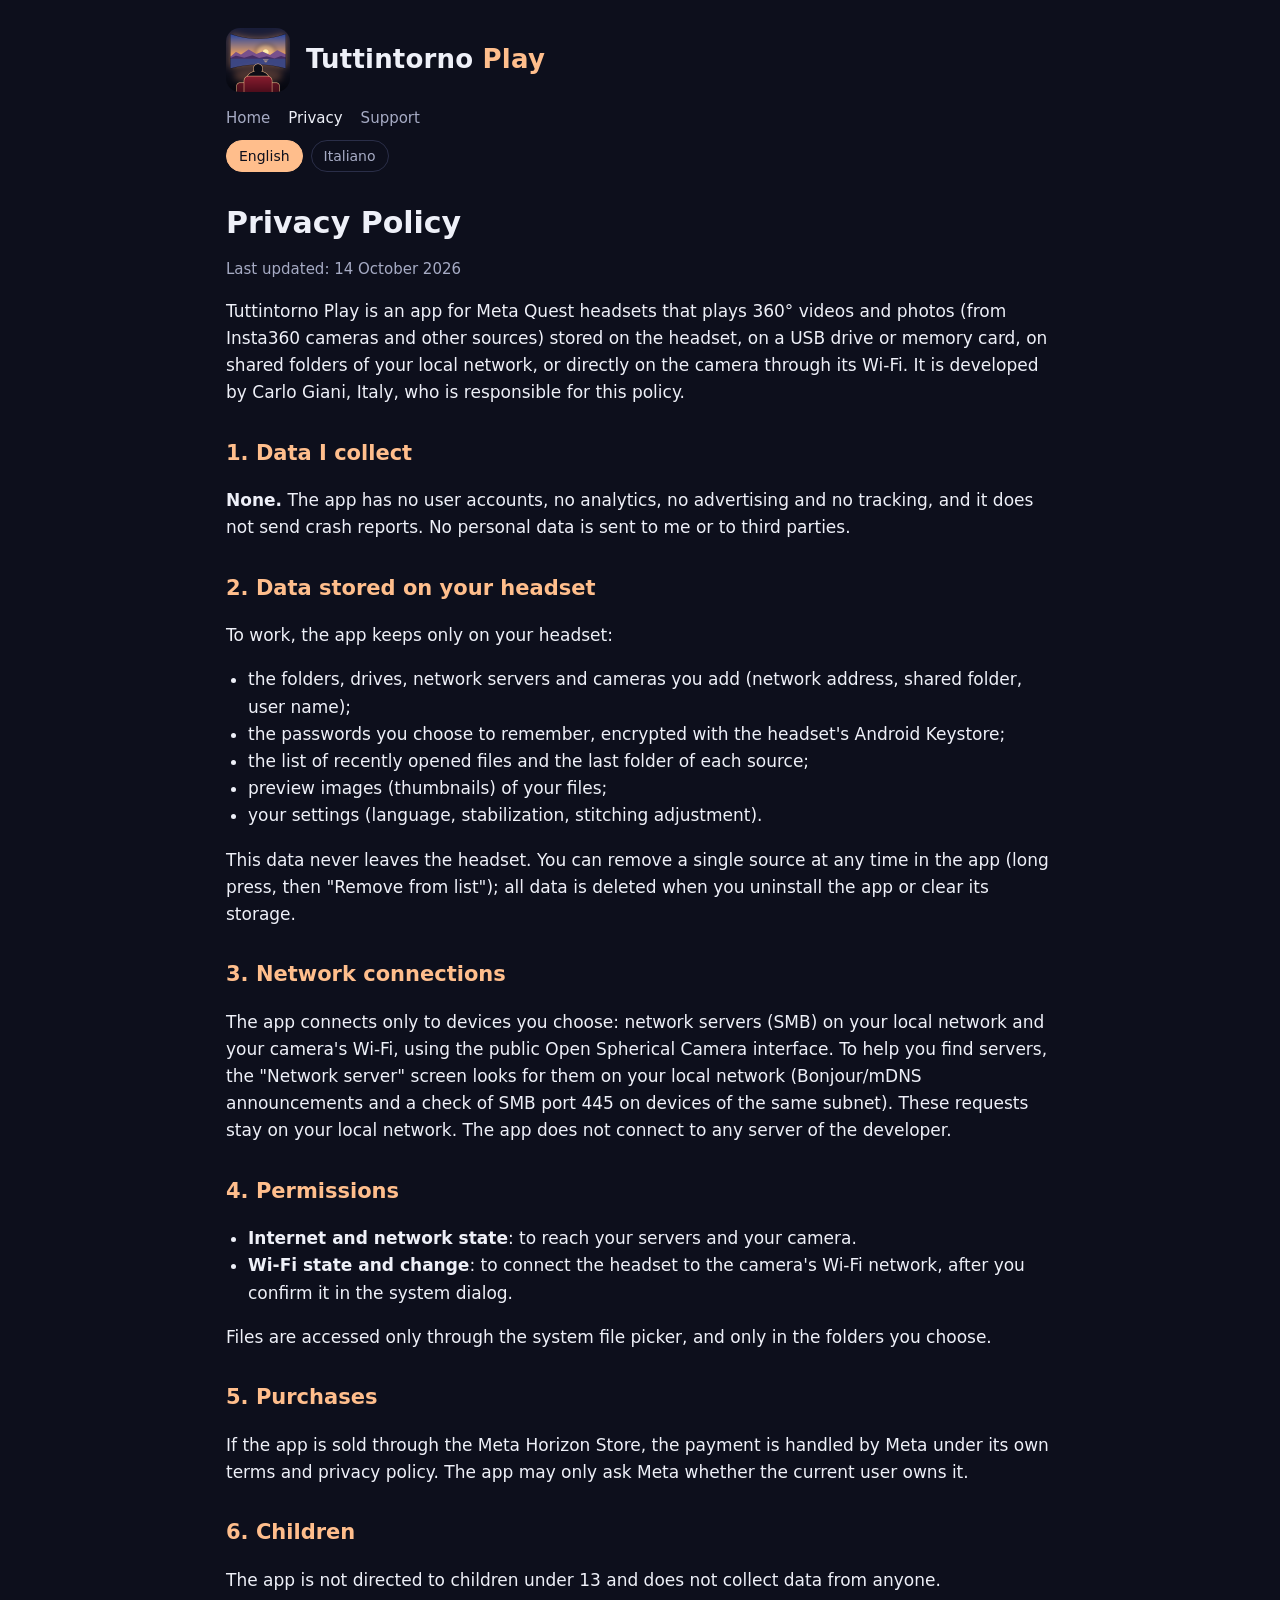
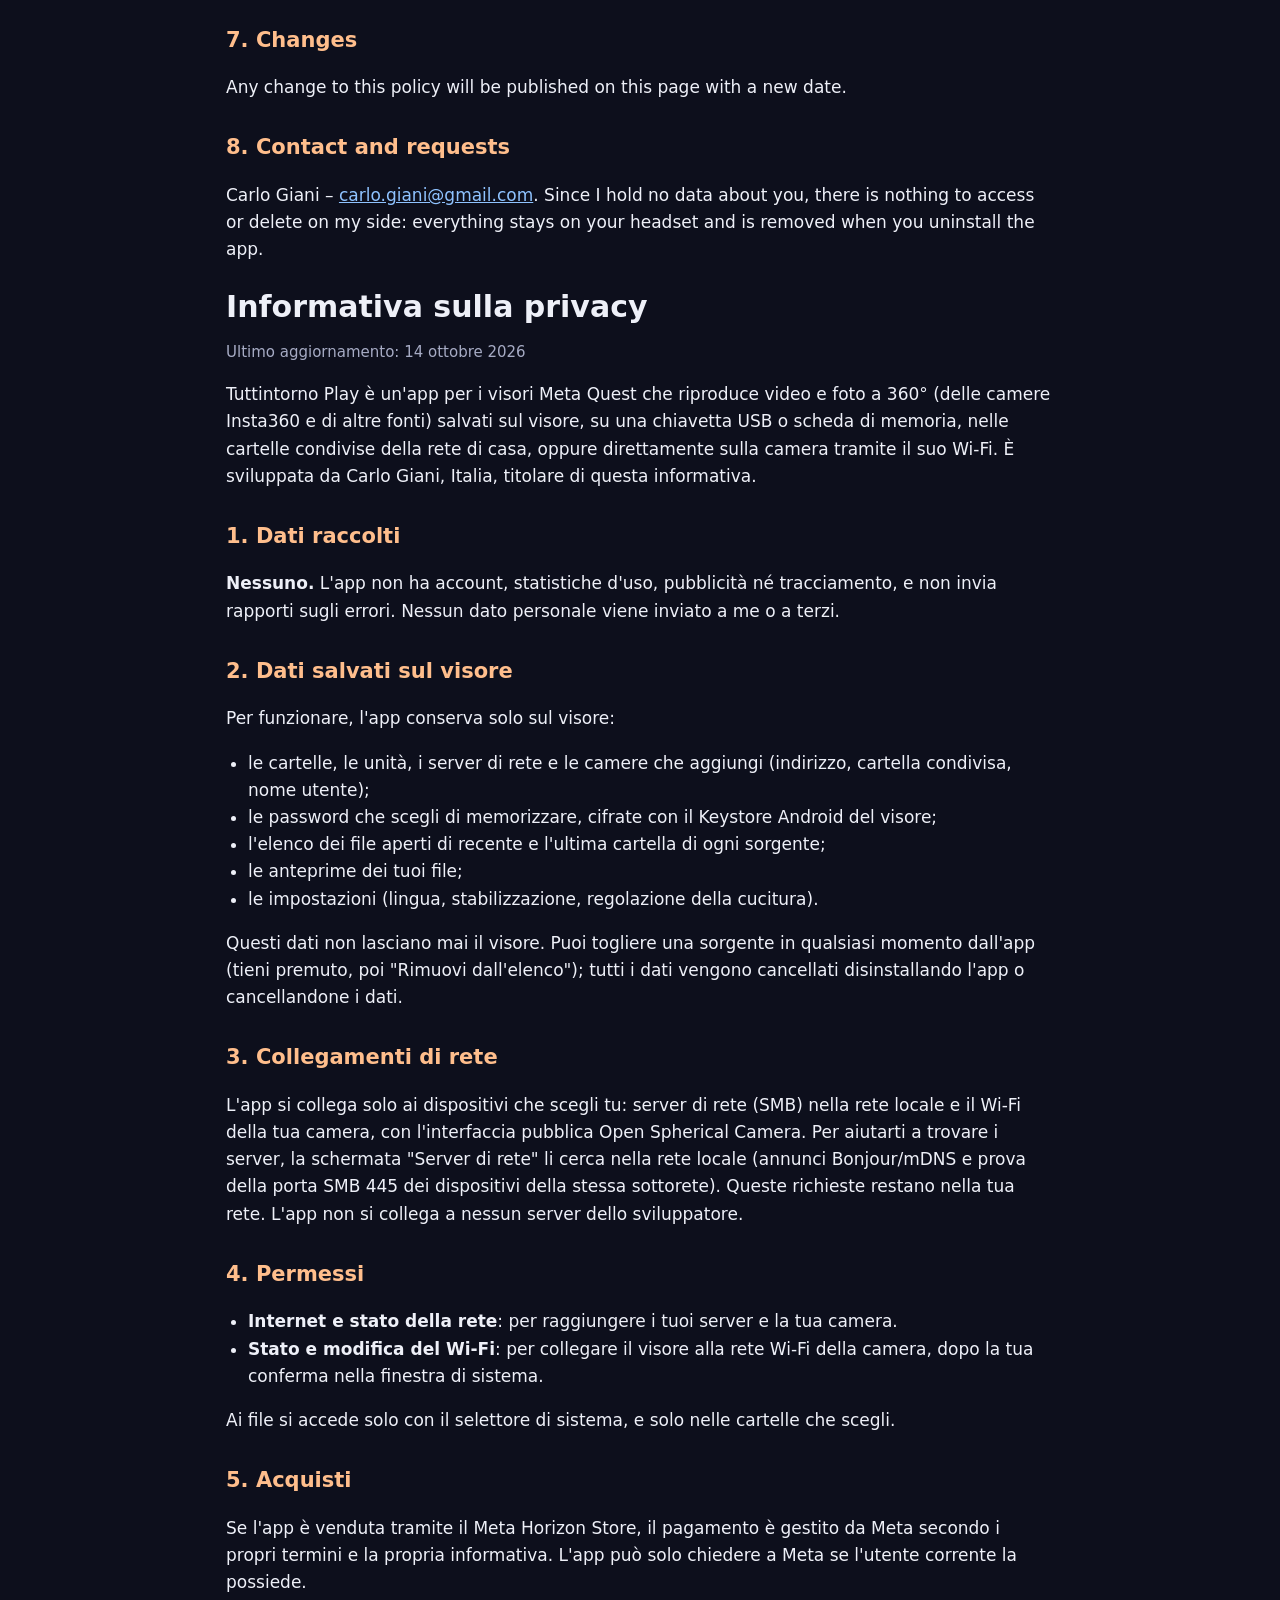
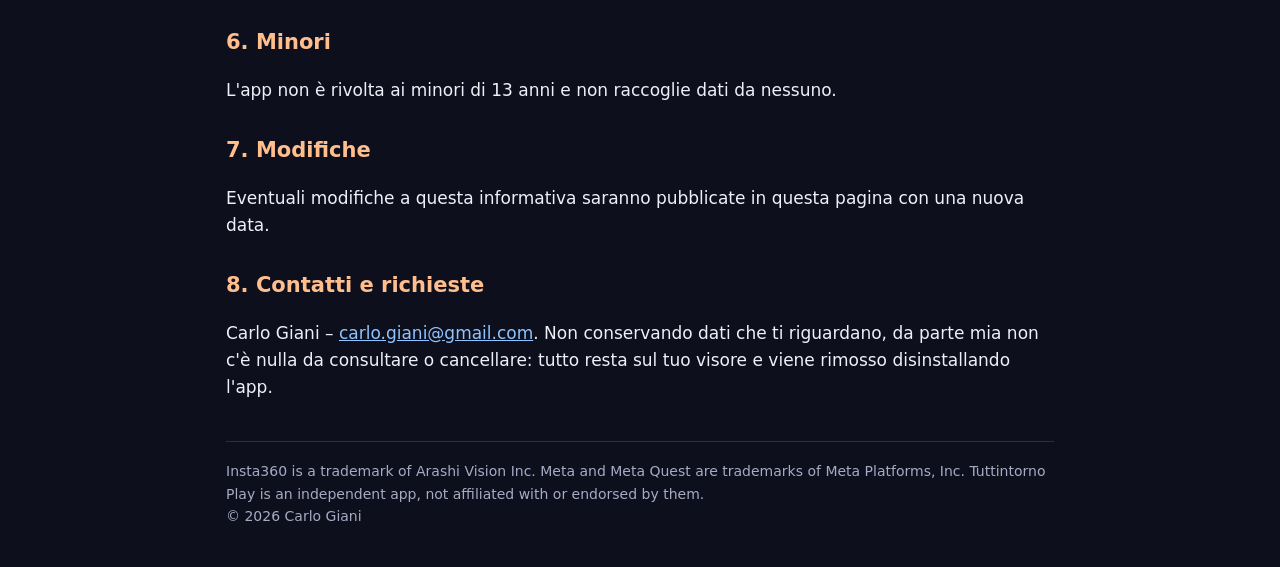
==== privacy.html @ 9002ebff "Sito di Tuttintorno Play: presentazione e informativa privacy Co-Authored-By: Claude Opus 5.5 <norep" ====
<!doctype html>
<html lang="en">
<head>
<meta charset="utf-8">
<meta name="viewport" content="width=device-width, initial-scale=1">
<title>Tuttintorno Play – Privacy Policy</title>
<meta name="description" content="Privacy policy of Tuttintorno Play, the 360° video player for Meta Quest.">
<link rel="icon" href="img/icon.png">
<link rel="stylesheet" href="style.css">
</head>
<body>
<div class="wrap">
<header>
  <a class="brand" href="index.html"><img src="img/icon.png" alt=""><b>Tuttintorno <span>Play</span></b></a>
  <nav><a href="index.html">Home</a><a class="on" href="privacy.html">Privacy</a><a href="mailto:carlo.giani@gmail.com">Support</a></nav>
  <div class="lang"><a class="on" href="#en">English</a><a href="#it">Italiano</a></div>
</header>

<section id="en">
<h1>Privacy Policy</h1>
<p class="muted">Last updated: 14 October 2026</p>
<p>Tuttintorno Play is an app for Meta Quest headsets that plays 360° videos and photos (from Insta360 cameras and
other sources) stored on the headset, on a USB drive or memory card, on shared folders of your local network, or
directly on the camera through its Wi-Fi. It is developed by Carlo Giani, Italy, who is responsible for this
policy.</p>

<h2>1. Data I collect</h2>
<p><b>None.</b> The app has no user accounts, no analytics, no advertising and no tracking, and it does not send
crash reports. No personal data is sent to me or to third parties.</p>

<h2>2. Data stored on your headset</h2>
<p>To work, the app keeps only on your headset:</p>
<ul>
  <li>the folders, drives, network servers and cameras you add (network address, shared folder, user name);</li>
  <li>the passwords you choose to remember, encrypted with the headset's Android Keystore;</li>
  <li>the list of recently opened files and the last folder of each source;</li>
  <li>preview images (thumbnails) of your files;</li>
  <li>your settings (language, stabilization, stitching adjustment).</li>
</ul>
<p>This data never leaves the headset. You can remove a single source at any time in the app (long press, then
"Remove from list"); all data is deleted when you uninstall the app or clear its storage.</p>

<h2>3. Network connections</h2>
<p>The app connects only to devices you choose: network servers (SMB) on your local network and your camera's
Wi-Fi, using the public Open Spherical Camera interface. To help you find servers, the "Network server" screen looks
for them on your local network (Bonjour/mDNS announcements and a check of SMB port 445 on devices of the same
subnet). These requests stay on your local network. The app does not connect to any server of the developer.</p>

<h2>4. Permissions</h2>
<ul>
  <li><b>Internet and network state</b>: to reach your servers and your camera.</li>
  <li><b>Wi-Fi state and change</b>: to connect the headset to the camera's Wi-Fi network, after you confirm it in
    the system dialog.</li>
</ul>
<p>Files are accessed only through the system file picker, and only in the folders you choose.</p>

<h2>5. Purchases</h2>
<p>If the app is sold through the Meta Horizon Store, the payment is handled by Meta under its own terms and privacy
policy. The app may only ask Meta whether the current user owns it.</p>

<h2>6. Children</h2>
<p>The app is not directed to children under 13 and does not collect data from anyone.</p>

<h2>7. Changes</h2>
<p>Any change to this policy will be published on this page with a new date.</p>

<h2>8. Contact and requests</h2>
<p>Carlo Giani – <a href="mailto:carlo.giani@gmail.com">carlo.giani@gmail.com</a>. Since I hold no data about you,
there is nothing to access or delete on my side: everything stays on your headset and is removed when you uninstall
the app.</p>
</section>

<section id="it">
<h1>Informativa sulla privacy</h1>
<p class="muted">Ultimo aggiornamento: 14 ottobre 2026</p>
<p>Tuttintorno Play è un'app per i visori Meta Quest che riproduce video e foto a 360° (delle camere Insta360 e di
altre fonti) salvati sul visore, su una chiavetta USB o scheda di memoria, nelle cartelle condivise della rete di
casa, oppure direttamente sulla camera tramite il suo Wi-Fi. È sviluppata da Carlo Giani, Italia, titolare di questa
informativa.</p>

<h2>1. Dati raccolti</h2>
<p><b>Nessuno.</b> L'app non ha account, statistiche d'uso, pubblicità né tracciamento, e non invia rapporti sugli
errori. Nessun dato personale viene inviato a me o a terzi.</p>

<h2>2. Dati salvati sul visore</h2>
<p>Per funzionare, l'app conserva solo sul visore:</p>
<ul>
  <li>le cartelle, le unità, i server di rete e le camere che aggiungi (indirizzo, cartella condivisa, nome
    utente);</li>
  <li>le password che scegli di memorizzare, cifrate con il Keystore Android del visore;</li>
  <li>l'elenco dei file aperti di recente e l'ultima cartella di ogni sorgente;</li>
  <li>le anteprime dei tuoi file;</li>
  <li>le impostazioni (lingua, stabilizzazione, regolazione della cucitura).</li>
</ul>
<p>Questi dati non lasciano mai il visore. Puoi togliere una sorgente in qualsiasi momento dall'app (tieni premuto,
poi "Rimuovi dall'elenco"); tutti i dati vengono cancellati disinstallando l'app o cancellandone i dati.</p>

<h2>3. Collegamenti di rete</h2>
<p>L'app si collega solo ai dispositivi che scegli tu: server di rete (SMB) nella rete locale e il Wi-Fi della tua
camera, con l'interfaccia pubblica Open Spherical Camera. Per aiutarti a trovare i server, la schermata "Server di
rete" li cerca nella rete locale (annunci Bonjour/mDNS e prova della porta SMB 445 dei dispositivi della stessa
sottorete). Queste richieste restano nella tua rete. L'app non si collega a nessun server dello sviluppatore.</p>

<h2>4. Permessi</h2>
<ul>
  <li><b>Internet e stato della rete</b>: per raggiungere i tuoi server e la tua camera.</li>
  <li><b>Stato e modifica del Wi-Fi</b>: per collegare il visore alla rete Wi-Fi della camera, dopo la tua conferma
    nella finestra di sistema.</li>
</ul>
<p>Ai file si accede solo con il selettore di sistema, e solo nelle cartelle che scegli.</p>

<h2>5. Acquisti</h2>
<p>Se l'app è venduta tramite il Meta Horizon Store, il pagamento è gestito da Meta secondo i propri termini e la
propria informativa. L'app può solo chiedere a Meta se l'utente corrente la possiede.</p>

<h2>6. Minori</h2>
<p>L'app non è rivolta ai minori di 13 anni e non raccoglie dati da nessuno.</p>

<h2>7. Modifiche</h2>
<p>Eventuali modifiche a questa informativa saranno pubblicate in questa pagina con una nuova data.</p>

<h2>8. Contatti e richieste</h2>
<p>Carlo Giani – <a href="mailto:carlo.giani@gmail.com">carlo.giani@gmail.com</a>. Non conservando dati che ti
riguardano, da parte mia non c'è nulla da consultare o cancellare: tutto resta sul tuo visore e viene rimosso
disinstallando l'app.</p>
</section>

<footer>
  Insta360 is a trademark of Arashi Vision Inc. Meta and Meta Quest are trademarks of Meta Platforms, Inc.
  Tuttintorno Play is an independent app, not affiliated with or endorsed by them.<br>© 2026 Carlo Giani
</footer>
</div>
</body>
</html>
---- style.css ----
:root {
  --bg: #0d0f1c;
  --card: #171a2e;
  --text: #eef0f8;
  --muted: #a6abc4;
  --accent: #ffbe8c;
  --link: #8fc3ff;
  --line: #2a2e48;
}
* { box-sizing: border-box; }
html { background: var(--bg); }
body {
  margin: 0;
  background: var(--bg);
  color: var(--text);
  font: 17px/1.6 "Segoe UI", system-ui, -apple-system, Roboto, "Helvetica Neue", Arial, sans-serif;
}
a { color: var(--link); }
.wrap { max-width: 860px; margin: 0 auto; padding: 0 16px; }
header { padding: 28px 0 8px; }
.brand { display: flex; align-items: center; gap: 16px; text-decoration: none; color: var(--text); }
.brand img { width: 64px; height: 64px; border-radius: 14px; }
.brand b { font-size: 26px; letter-spacing: .2px; }
.brand b span { color: var(--accent); }
nav { margin-top: 14px; display: flex; gap: 18px; flex-wrap: wrap; font-size: 15px; }
nav a { color: var(--muted); text-decoration: none; }
nav a:hover, nav a.on { color: var(--text); }
.hero { width: 100%; border-radius: 16px; margin: 18px 0 6px; display: block; }
h1 { font-size: 30px; line-height: 1.25; margin: 24px 0 8px; }
h2 { font-size: 21px; margin: 30px 0 8px; color: var(--accent); }
h3 { font-size: 17px; margin: 20px 0 4px; }
p, li { color: var(--text); }
.muted { color: var(--muted); font-size: 15px; }
ul { padding-left: 22px; }
.card { background: var(--card); border: 1px solid var(--line); border-radius: 14px; padding: 6px 20px 14px; margin: 18px 0; }
.lang { display: inline-flex; gap: 8px; margin: 10px 0 0; }
.lang a { padding: 4px 12px; border: 1px solid var(--line); border-radius: 999px; text-decoration: none; color: var(--muted); font-size: 14px; }
.lang a.on { color: var(--bg); background: var(--accent); border-color: var(--accent); }
footer { border-top: 1px solid var(--line); margin-top: 40px; padding: 18px 0 40px; color: var(--muted); font-size: 14px; }
@media (max-width: 520px) {
  body { font-size: 16px; }
  h1 { font-size: 24px; }
  .brand b { font-size: 22px; }
}
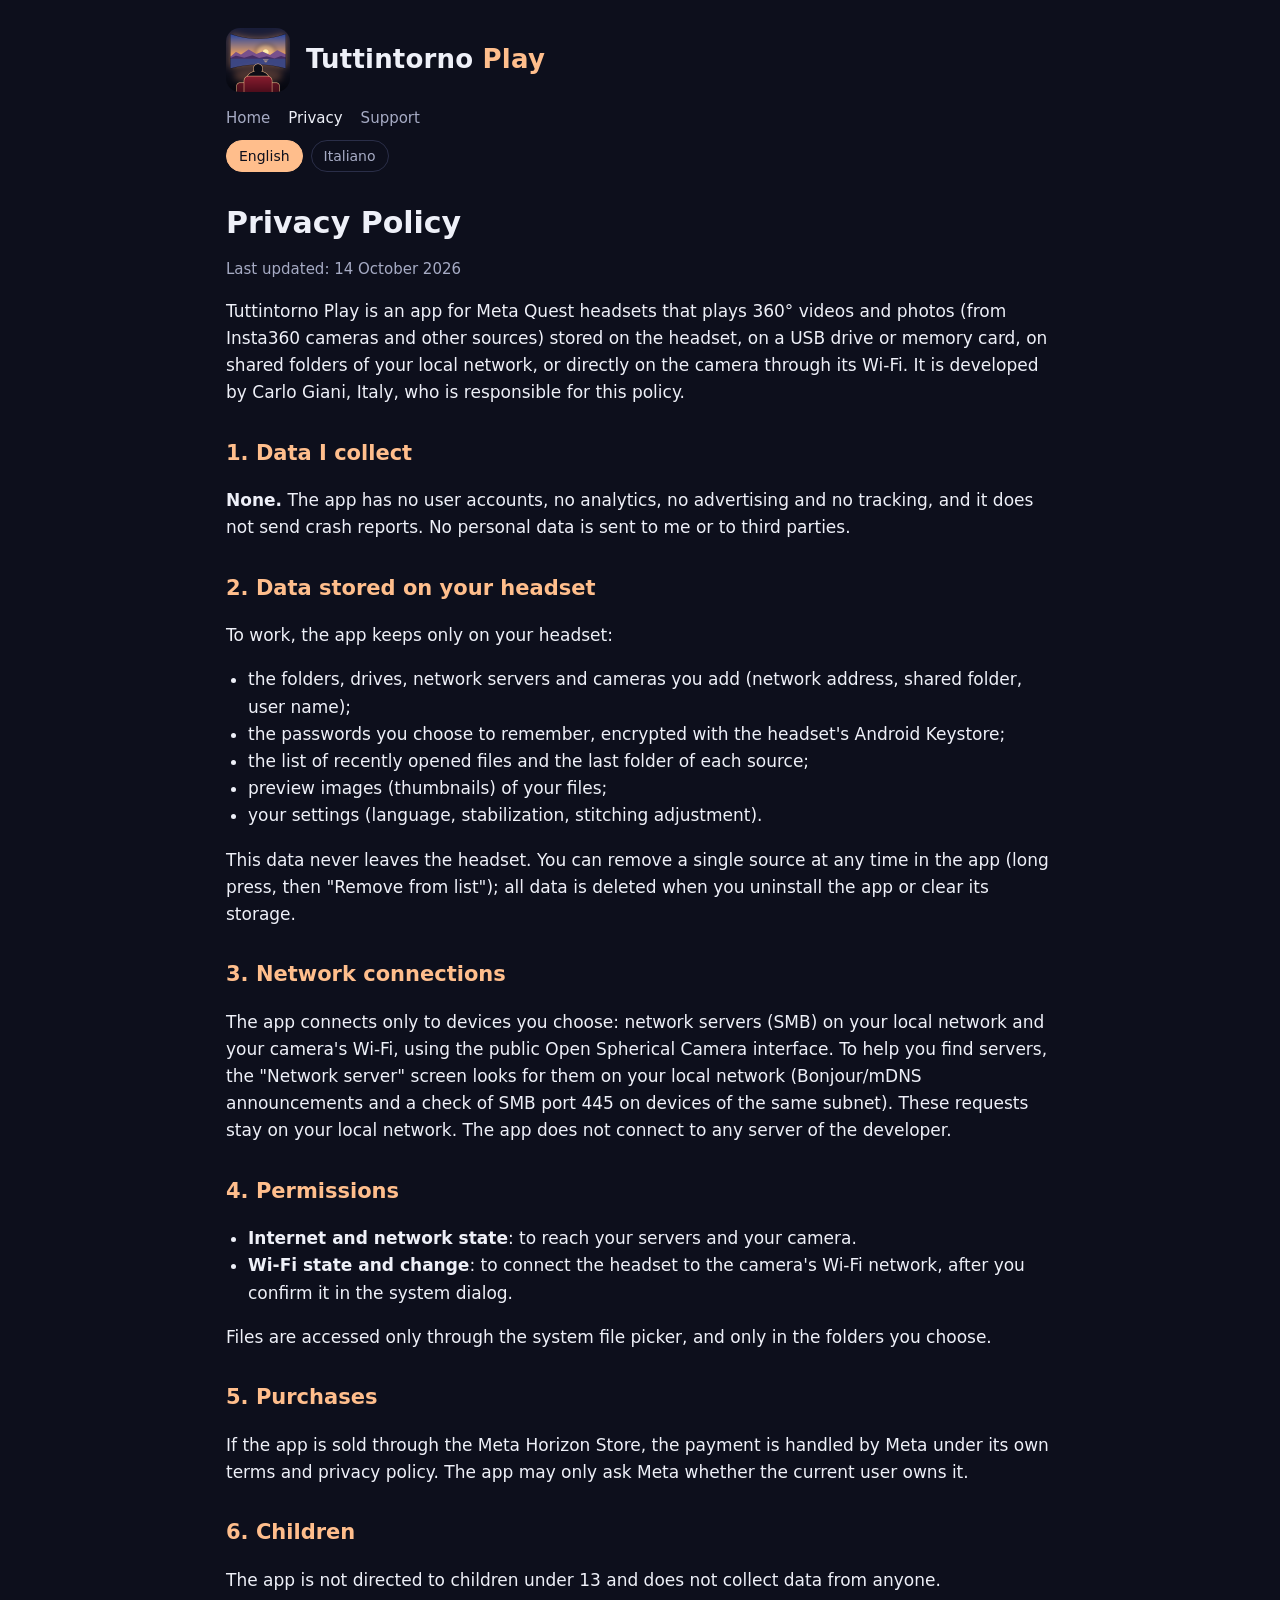
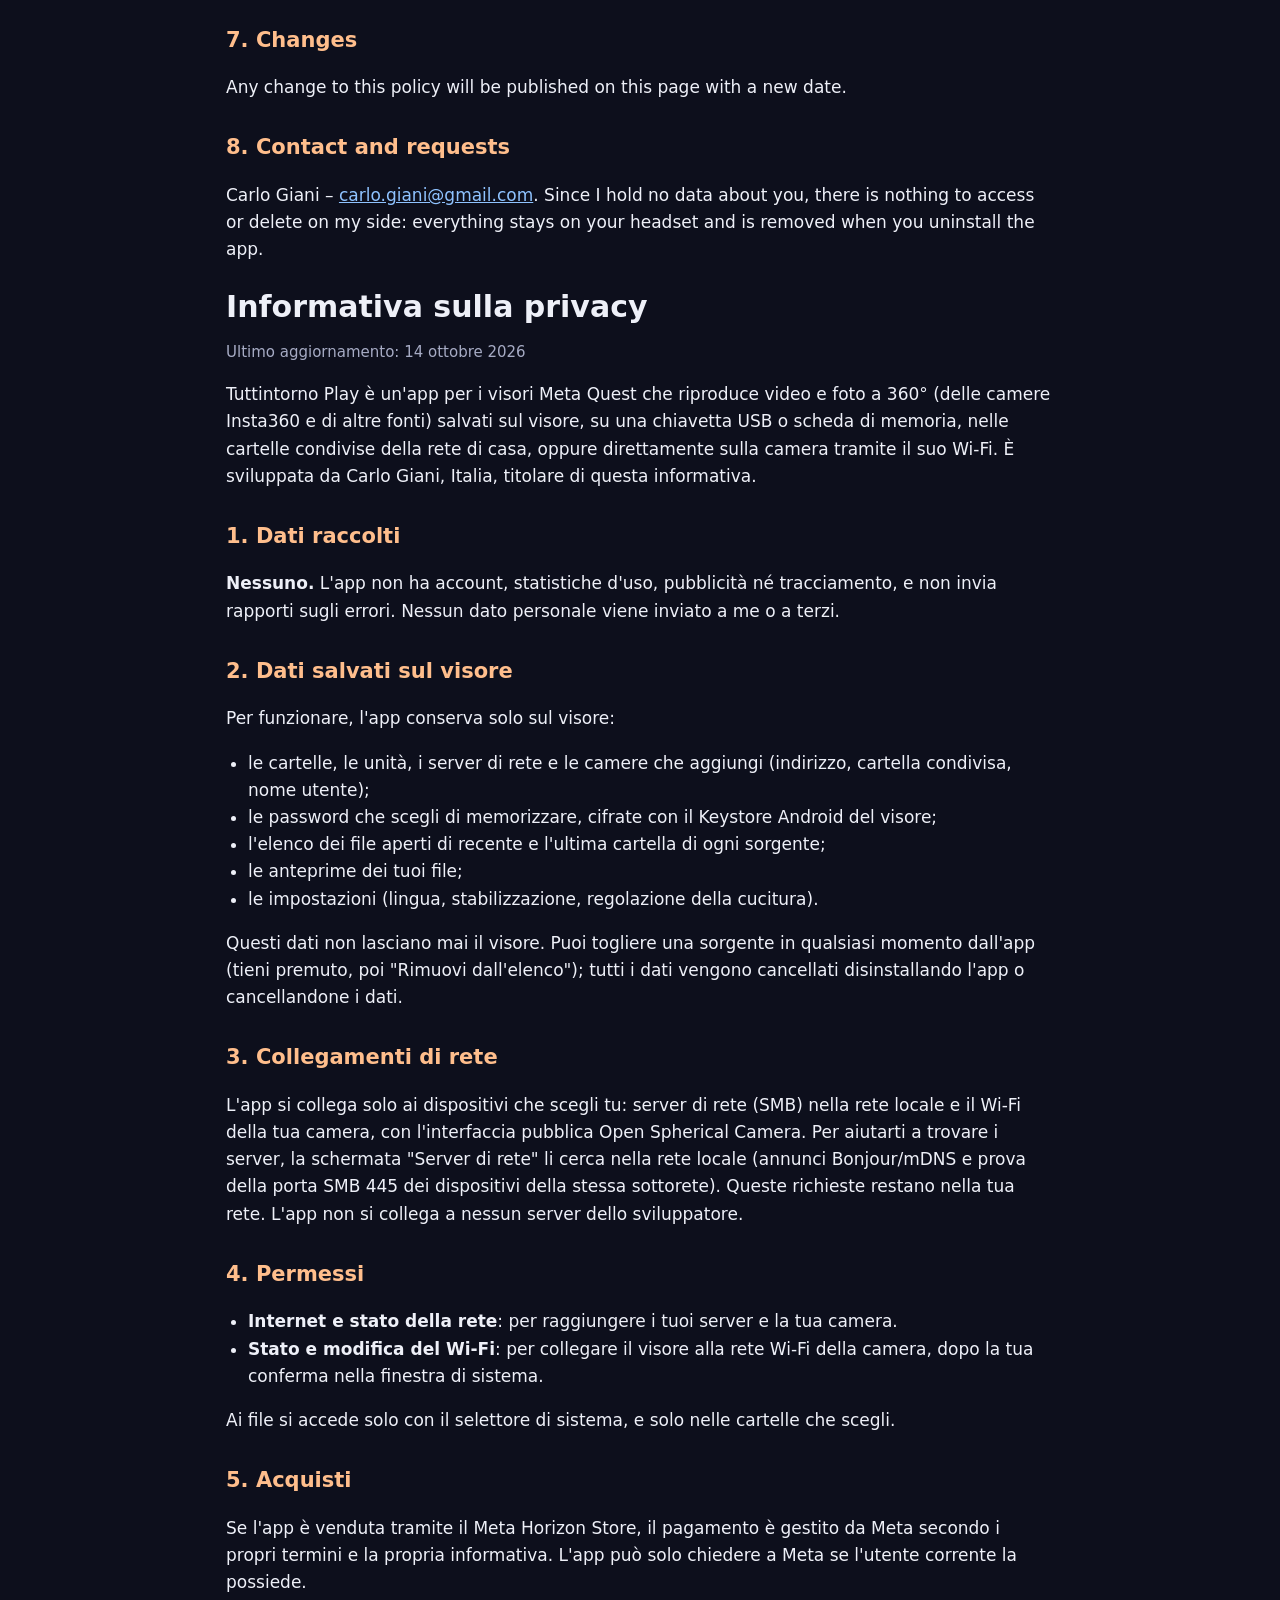
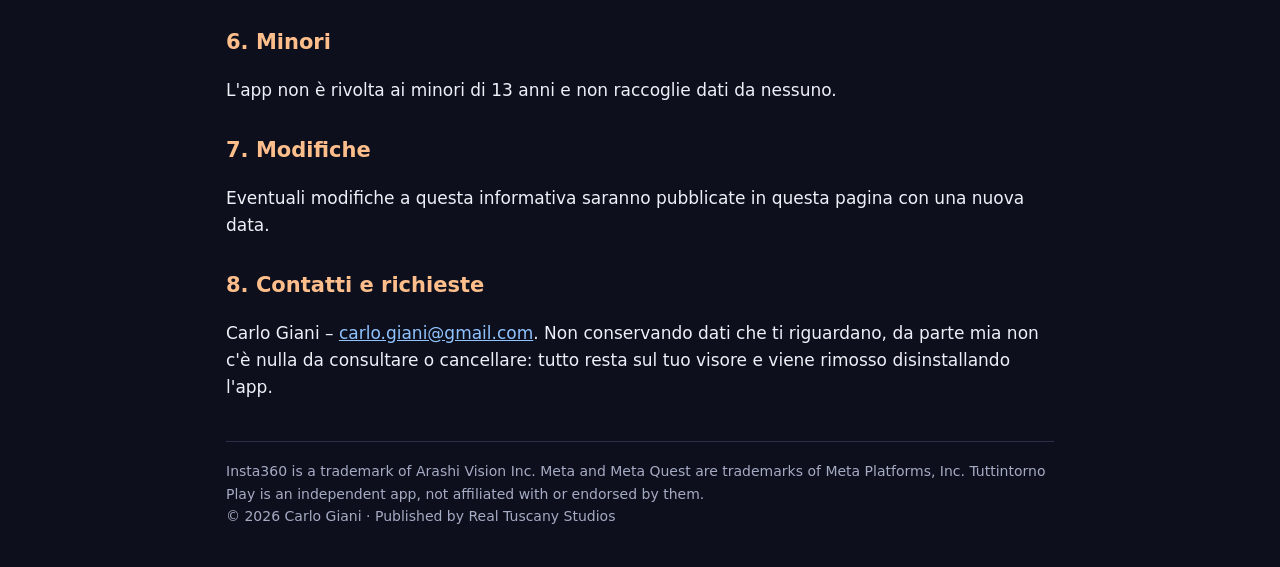
==== commit 72201262: "Editore Real Tuscany Studios nel piede delle pagine Co-Authored-By: Claude Opus 5.5 <noreply@anthrop" ====
--- a/privacy.html
+++ b/privacy.html
@@ -127,7 +127,7 @@
 
 <footer>
   Insta360 is a trademark of Arashi Vision Inc. Meta and Meta Quest are trademarks of Meta Platforms, Inc.
-  Tuttintorno Play is an independent app, not affiliated with or endorsed by them.<br>© 2026 Carlo Giani
+  Tuttintorno Play is an independent app, not affiliated with or endorsed by them.<br>© 2026 Carlo Giani · Published by Real Tuscany Studios
 </footer>
 </div>
 </body>
